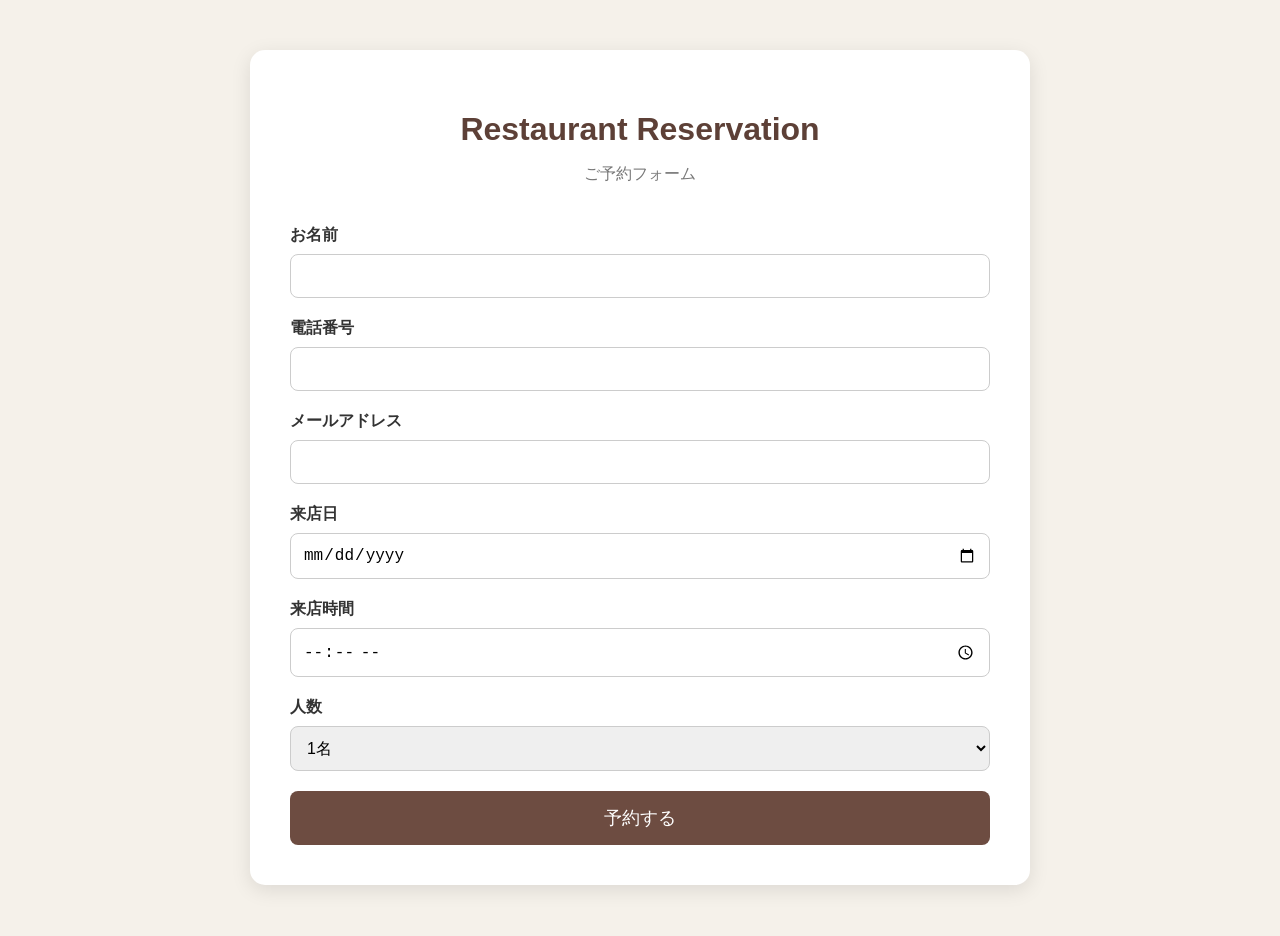
==== index.html @ f86b9477 "add html" ====
<!DOCTYPE html>
<html lang="ja">
<head>
<meta charset="UTF-8">
<meta name="viewport" content="width=device-width, initial-scale=1.0">
<title>Restaurant Reservation</title>

<style>
body{
    margin:0;
    background:#f5f1ea;
    font-family:"Yu Gothic","Hiragino Sans",sans-serif;
    color:#333;
}

.container{
    max-width:700px;
    margin:50px auto;
    padding:40px;
    background:white;
    border-radius:15px;
    box-shadow:0 5px 20px rgba(0,0,0,0.1);
}

h1{
    text-align:center;
    color:#5d4037;
    margin-bottom:10px;
}

.subtitle{
    text-align:center;
    color:#777;
    margin-bottom:40px;
}

.form-group{
    margin-bottom:20px;
}

label{
    display:block;
    margin-bottom:8px;
    font-weight:bold;
}

input,
select,
textarea{
    width:100%;
    padding:12px;
    border:1px solid #ccc;
    border-radius:8px;
    box-sizing:border-box;
    font-size:16px;
}

textarea{
    resize:vertical;
}

button{
    width:100%;
    padding:15px;
    background:#6d4c41;
    color:white;
    border:none;
    border-radius:8px;
    font-size:18px;
    cursor:pointer;
    transition:0.3s;
}

button:hover{
    background:#4e342e;
}
</style>

</head>
<body>

<div class="container">

    <h1>Restaurant Reservation</h1>
    <p class="subtitle">
        ご予約フォーム
    </p>

    <iframe
    name="hidden_iframe"
    id="hidden_iframe"
    style="display:none;"
></iframe>

    <!--
        ↓↓↓ ここにGoogleフォームの送信先URLを入れる ↓↓↓

        action="https://docs.google.com/forms/d/e/XXXXXXXXXXXXXXXX/formResponse"

        formResponse で終わるURLを使う
    -->
    <form
        id="reserveForm"
        action="https://docs.google.com/forms/u/0/d/1ab7WCyBviqUp-4ElyU0eXKJ6Xc_R9iDsP16fN0g9-oA/formResponse"
        method="POST"
        target="hidden_iframe"
    >

        <div class="form-group">
            <label>お名前</label>

            <!--
                ↓↓↓ 名前のentry番号 ↓↓↓
                name="entry.123456789"
            -->
            <input
                type="text"
                name="entry.2005620554"
                required
            >
        </div>

        <div class="form-group">
            <label>電話番号</label>

            <!--
                ↓↓↓ 電話番号のentry番号 ↓↓↓
            -->
            <input
                type="tel"
                name="entry.1166974658"
                required
            >
        </div>

        <div class="form-group">
            <label>メールアドレス</label>

            <!--
                ↓↓↓ メールアドレスのentry番号 ↓↓↓
            -->
            <input
                type="email"
                name="entry.1045781291"
            >
        </div>

        <div class="form-group">
            <label>来店日</label>

            <!--
                ↓↓↓ 来店日のentry番号 ↓↓↓
            -->
            <input
                type="date"
                name="entry.1938750856"
                required
            >
        </div>

        <div class="form-group">
            <label>来店時間</label>

            <!--
                ↓↓↓ 来店時間のentry番号 ↓↓↓
            -->
            <input
                type="time"
                name="entry.430639884"
                required
            >
        </div>

        <div class="form-group">
            <label>人数</label>

            <!--
                ↓↓↓ 人数のentry番号 ↓↓↓
            -->
            <select name="entry.1806896106">
                <option value="1名">1名</option>
                <option value="2名">2名</option>
                <option value="3名">3名</option>
                <option value="4名">4名</option>
                <option value="5名以上">5名以上</option>
            </select>
        </div>

        <button type="submit">
            予約する
        </button>

    </form>

</div>

<script>

const iframe =
    document.getElementById("hidden_iframe");

let submitted = false;

document
.getElementById("reserveForm")
.addEventListener("submit", function(){

    submitted = true;

});

iframe.onload = function(){

    if(submitted){

        document.body.innerHTML = `
            <div style="
                height:100vh;
                display:flex;
                flex-direction:column;
                justify-content:center;
                align-items:center;
            ">
                <h1>ご予約ありがとうございます</h1>
                <p>予約を受け付けました。</p>
            </div>
        `;

    }

};

</script>

</body>
</html>
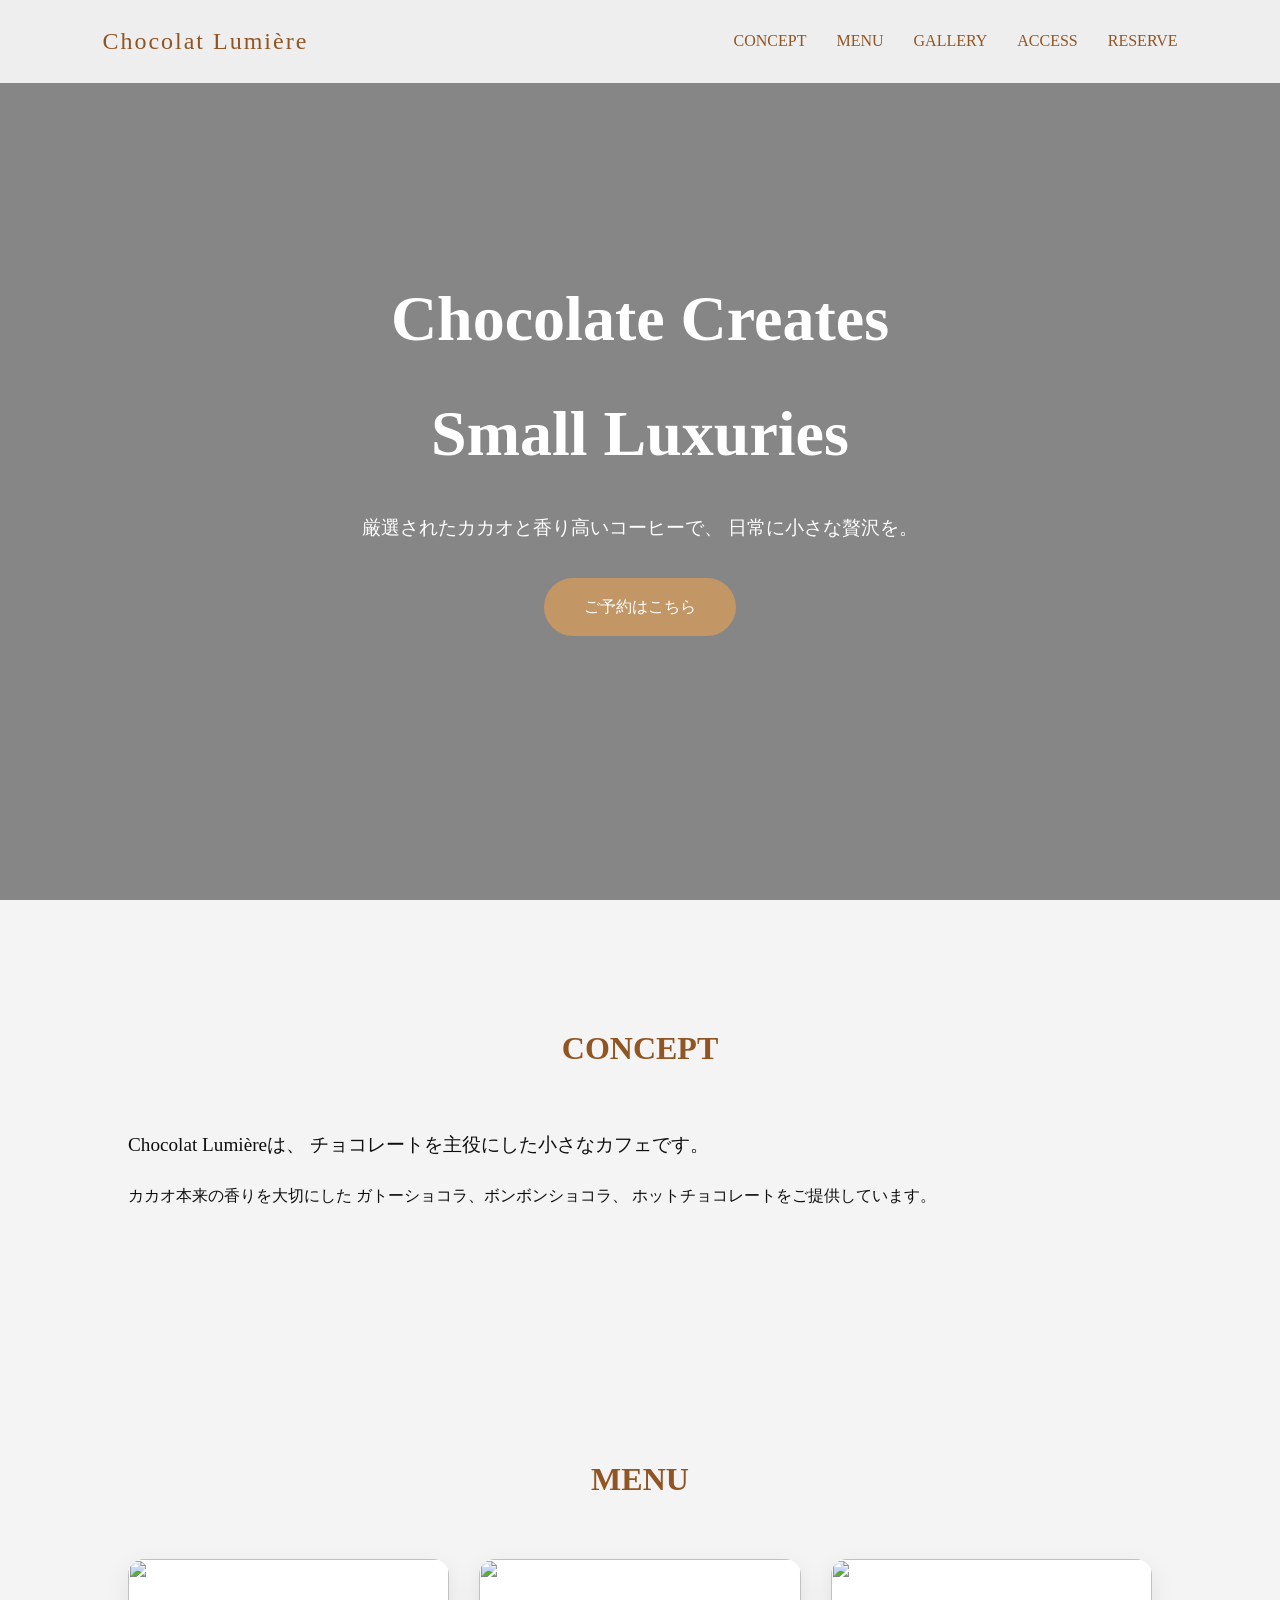
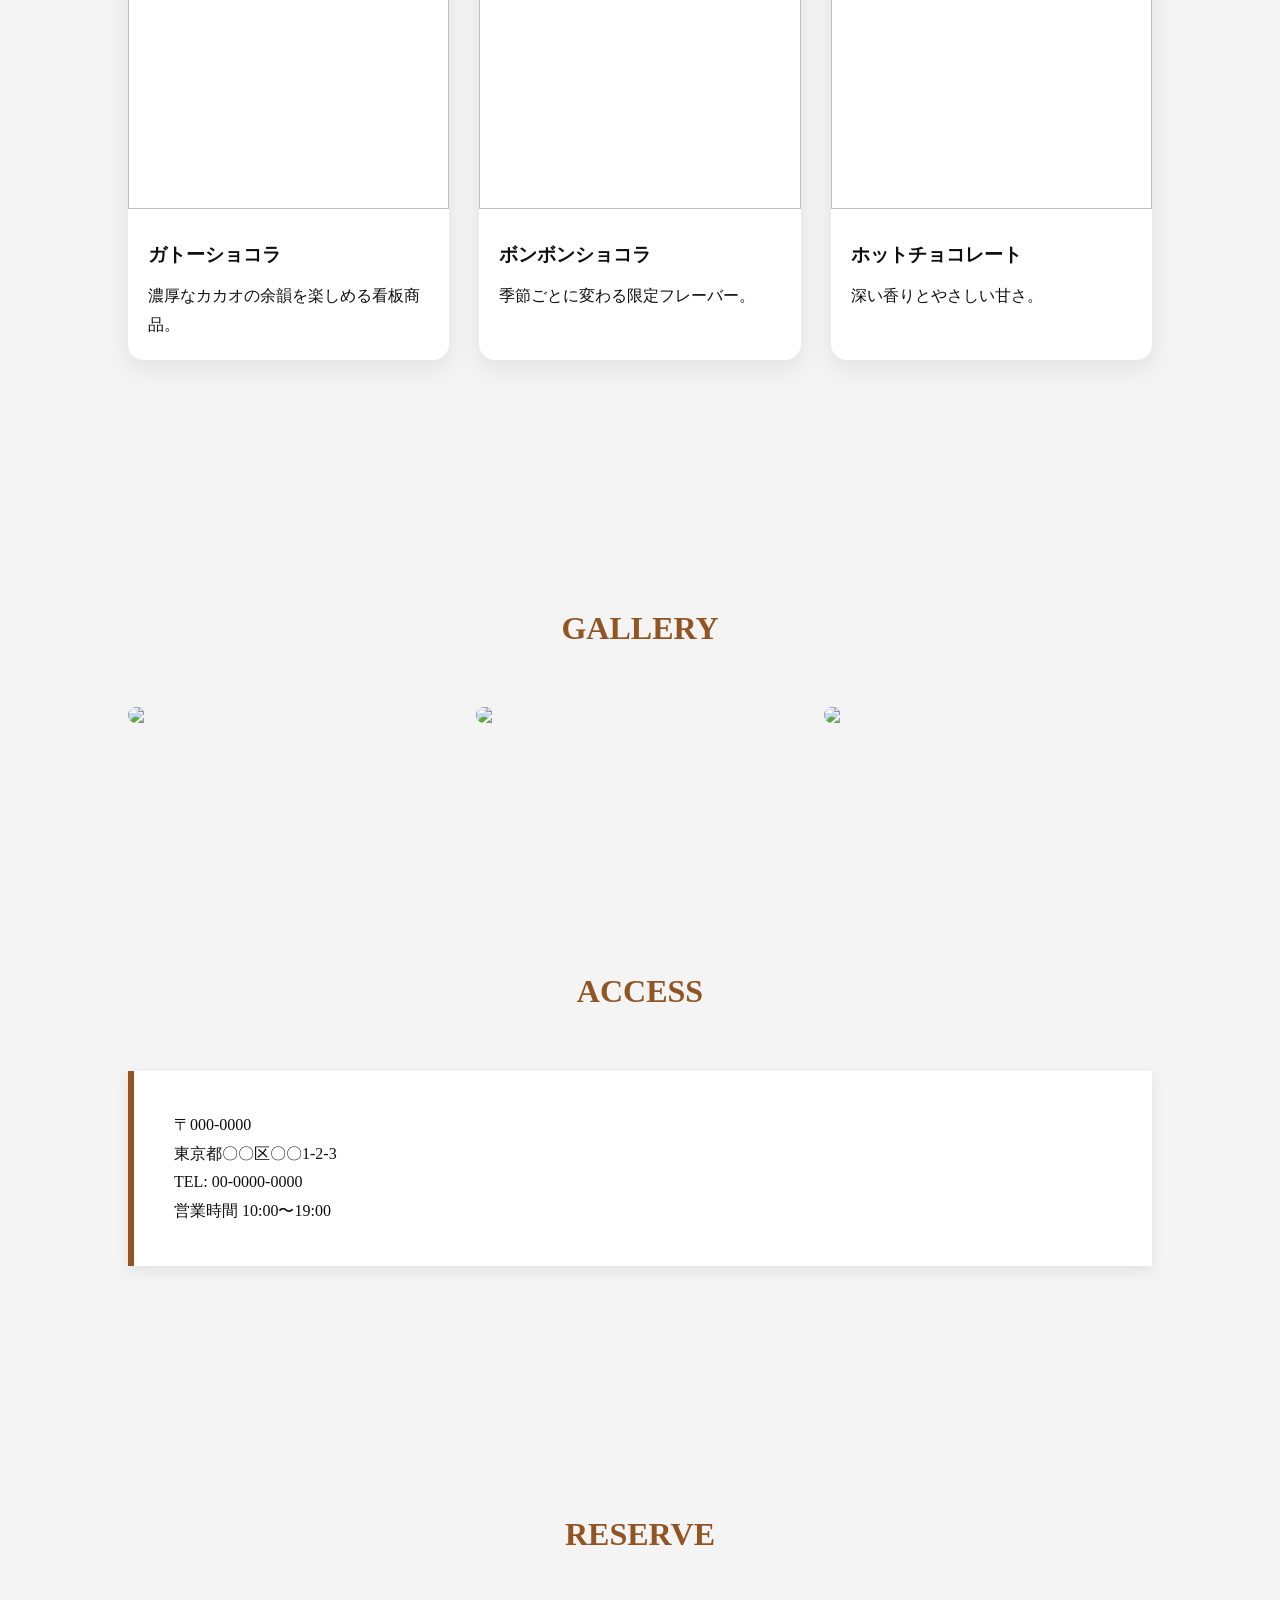
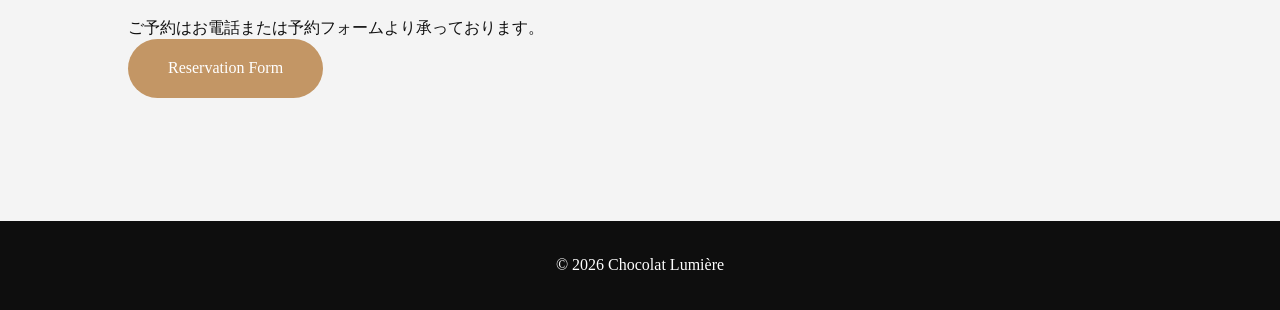
==== commit a42db79d: "The second day's result" ====
--- a/index.html
+++ b/index.html
@@ -1,236 +1,168 @@
 <!DOCTYPE html>
+
 <html lang="ja">
 <head>
-<meta charset="UTF-8">
-<meta name="viewport" content="width=device-width, initial-scale=1.0">
-<title>Restaurant Reservation</title>
+    <meta charset="UTF-8">
+    <meta name="viewport" content="width=device-width, initial-scale=1.0">
+    <title>Chocolat Lumière</title>
 
-<style>
-body{
-    margin:0;
-    background:#f5f1ea;
-    font-family:"Yu Gothic","Hiragino Sans",sans-serif;
-    color:#333;
-}
-
-.container{
-    max-width:700px;
-    margin:50px auto;
-    padding:40px;
-    background:white;
-    border-radius:15px;
-    box-shadow:0 5px 20px rgba(0,0,0,0.1);
-}
-
-h1{
-    text-align:center;
-    color:#5d4037;
-    margin-bottom:10px;
-}
-
-.subtitle{
-    text-align:center;
-    color:#777;
-    margin-bottom:40px;
-}
-
-.form-group{
-    margin-bottom:20px;
-}
-
-label{
-    display:block;
-    margin-bottom:8px;
-    font-weight:bold;
-}
-
-input,
-select,
-textarea{
-    width:100%;
-    padding:12px;
-    border:1px solid #ccc;
-    border-radius:8px;
-    box-sizing:border-box;
-    font-size:16px;
-}
-
-textarea{
-    resize:vertical;
-}
-
-button{
-    width:100%;
-    padding:15px;
-    background:#6d4c41;
-    color:white;
-    border:none;
-    border-radius:8px;
-    font-size:18px;
-    cursor:pointer;
-    transition:0.3s;
-}
-
-button:hover{
-    background:#4e342e;
-}
-</style>
+ 
+<link rel="stylesheet" href="style.css">
+ 
 
 </head>
 <body>
 
-<div class="container">
+<header>
+    <div class="logo">
+        Chocolat Lumière
+    </div>
 
-    <h1>Restaurant Reservation</h1>
-    <p class="subtitle">
-        ご予約フォーム
+ 
+<nav>
+    <ul>
+        <li><a href="#concept">CONCEPT</a></li>
+        <li><a href="#menu">MENU</a></li>
+        <li><a href="#gallery">GALLERY</a></li>
+        <li><a href="#access">ACCESS</a></li>
+        <li><a href="#reserve">RESERVE</a></li>
+    </ul>
+</nav>
+ 
+
+</header>
+
+<section class="hero">
+
+ 
+<div class="hero-overlay">
+
+    <h1>
+        Chocolate Creates<br>
+        Small Luxuries
+    </h1>
+
+    <p>
+        厳選されたカカオと香り高いコーヒーで、
+        日常に小さな贅沢を。
     </p>
 
-    <iframe
-    name="hidden_iframe"
-    id="hidden_iframe"
-    style="display:none;"
-></iframe>
-
-    <!--
-        ↓↓↓ ここにGoogleフォームの送信先URLを入れる ↓↓↓
-
-        action="https://docs.google.com/forms/d/e/XXXXXXXXXXXXXXXX/formResponse"
-
-        formResponse で終わるURLを使う
-    -->
-    <form
-        id="reserveForm"
-        action="https://docs.google.com/forms/u/0/d/1ab7WCyBviqUp-4ElyU0eXKJ6Xc_R9iDsP16fN0g9-oA/formResponse"
-        method="POST"
-        target="hidden_iframe"
-    >
-
-        <div class="form-group">
-            <label>お名前</label>
-
-            <!--
-                ↓↓↓ 名前のentry番号 ↓↓↓
-                name="entry.123456789"
-            -->
-            <input
-                type="text"
-                name="entry.2005620554"
-                required
-            >
-        </div>
-
-        <div class="form-group">
-            <label>電話番号</label>
-
-            <!--
-                ↓↓↓ 電話番号のentry番号 ↓↓↓
-            -->
-            <input
-                type="tel"
-                name="entry.1166974658"
-                required
-            >
-        </div>
-
-        <div class="form-group">
-            <label>メールアドレス</label>
-
-            <!--
-                ↓↓↓ メールアドレスのentry番号 ↓↓↓
-            -->
-            <input
-                type="email"
-                name="entry.1045781291"
-            >
-        </div>
-
-        <div class="form-group">
-            <label>来店日</label>
-
-            <!--
-                ↓↓↓ 来店日のentry番号 ↓↓↓
-            -->
-            <input
-                type="date"
-                name="entry.1938750856"
-                required
-            >
-        </div>
-
-        <div class="form-group">
-            <label>来店時間</label>
-
-            <!--
-                ↓↓↓ 来店時間のentry番号 ↓↓↓
-            -->
-            <input
-                type="time"
-                name="entry.430639884"
-                required
-            >
-        </div>
-
-        <div class="form-group">
-            <label>人数</label>
-
-            <!--
-                ↓↓↓ 人数のentry番号 ↓↓↓
-            -->
-            <select name="entry.1806896106">
-                <option value="1名">1名</option>
-                <option value="2名">2名</option>
-                <option value="3名">3名</option>
-                <option value="4名">4名</option>
-                <option value="5名以上">5名以上</option>
-            </select>
-        </div>
-
-        <button type="submit">
-            予約する
-        </button>
-
-    </form>
+    <a href="#reserve" class="btn">
+        ご予約はこちら
+    </a>
 
 </div>
+ 
 
-<script>
+</section>
 
-const iframe =
-    document.getElementById("hidden_iframe");
+<section id="concept" class="section">
 
-let submitted = false;
+ 
+<h2>CONCEPT</h2>
 
-document
-.getElementById("reserveForm")
-.addEventListener("submit", function(){
+<p class="lead">
+    Chocolat Lumièreは、
+    チョコレートを主役にした小さなカフェです。
+</p>
 
-    submitted = true;
+<p>
+    カカオ本来の香りを大切にした
+    ガトーショコラ、ボンボンショコラ、
+    ホットチョコレートをご提供しています。
+</p>
+ 
 
-});
+</section>
 
-iframe.onload = function(){
+<section id="menu" class="section menu">
 
-    if(submitted){
+ 
+<h2>MENU</h2>
 
-        document.body.innerHTML = `
-            <div style="
-                height:100vh;
-                display:flex;
-                flex-direction:column;
-                justify-content:center;
-                align-items:center;
-            ">
-                <h1>ご予約ありがとうございます</h1>
-                <p>予約を受け付けました。</p>
-            </div>
-        `;
+<div class="cards">
 
-    }
+    <div class="card">
+        <img src="images/chocolate1.jpg">
+        <h3>ガトーショコラ</h3>
+        <p>濃厚なカカオの余韻を楽しめる看板商品。</p>
+    </div>
 
-};
+    <div class="card">
+        <img src="images/chocolate2.jpg">
+        <h3>ボンボンショコラ</h3>
+        <p>季節ごとに変わる限定フレーバー。</p>
+    </div>
 
-</script>
+    <div class="card">
+        <img src="images/cafe.jpg">
+        <h3>ホットチョコレート</h3>
+        <p>深い香りとやさしい甘さ。</p>
+    </div>
+
+</div>
+ 
+
+</section>
+
+<section id="gallery" class="section">
+
+ 
+<h2>GALLERY</h2>
+
+<div class="gallery">
+
+    <img src="images/chocolate1.jpg">
+    <img src="images/chocolate2.jpg">
+    <img src="images/cafe.jpg">
+
+</div>
+ 
+
+</section>
+
+<section id="access" class="section">
+
+ 
+<h2>ACCESS</h2>
+
+<div class="access-box">
+
+    <p>〒000-0000</p>
+    <p>東京都〇〇区〇〇1-2-3</p>
+    <p>TEL: 00-0000-0000</p>
+    <p>営業時間 10:00〜19:00</p>
+
+</div>
+ 
+
+</section>
+
+<section id="reserve" class="section">
+
+ 
+<h2>RESERVE</h2>
+
+<p>
+    ご予約はお電話または予約フォームより承っております。
+</p>
+
+<a href="./form.html" class="btn">
+    Reservation Form
+</a>
+ 
+
+</section>
+
+<footer>
+
+ 
+<p>
+    © 2026 Chocolat Lumière
+</p>
+ 
+
+</footer>
 
 </body>
-</html>+</html>
--- a/style.css
+++ b/style.css
@@ -0,0 +1,283 @@
+:root {
+
+--main:#D8BA9D;
+--sub1:#C39665;
+--sub2:#915524;
+
+--light:#F4F4F4;
+--dark:#0E0E0E;
+
+}
+
+*{
+margin:0;
+padding:0;
+box-sizing:border-box;
+}
+
+body{
+
+font-family:
+"Yu Mincho",
+"Hiragino Mincho ProN",
+serif;
+
+color:var(--dark);
+background:var(--light);
+line-height:1.8;
+
+}
+
+header{
+
+position:fixed;
+top:0;
+
+width:100%;
+
+background:rgba(244,244,244,0.95);
+
+display:flex;
+justify-content:space-between;
+align-items:center;
+
+padding:20px 8%;
+
+z-index:1000;
+
+}
+
+.logo{
+
+font-size:1.5rem;
+letter-spacing:2px;
+color:var(--sub2);
+
+}
+
+nav ul{
+
+display:flex;
+list-style:none;
+gap:30px;
+
+}
+
+nav a{
+
+text-decoration:none;
+color:var(--dark);
+
+transition:0.3s;
+
+}
+
+nav a{
+
+color:var(--sub2);
+
+}
+
+.hero{
+
+height:100vh;
+
+background:
+linear-gradient(
+rgba(0,0,0,0.45),
+rgba(0,0,0,0.45)
+),
+url("images/hero.jpg");
+
+background-size:cover;
+background-position:center;
+
+display:flex;
+justify-content:center;
+align-items:center;
+
+text-align:center;
+
+}
+
+.hero-overlay{
+
+color:white;
+
+}
+
+.hero h1{
+
+font-size:4rem;
+margin-bottom:20px;
+
+}
+
+.hero p{
+
+font-size:1.2rem;
+margin-bottom:35px;
+
+}
+
+.btn{
+
+display:inline-block;
+
+background:var(--sub2);
+
+color:white;
+
+text-decoration:none;
+
+padding:15px 40px;
+
+border-radius:50px;
+
+transition:0.3s;
+
+}
+
+.btn{
+
+background:var(--sub1);
+
+transform:translateY(-3px);
+
+}
+
+.section{
+
+padding:120px 10%;
+
+}
+
+.section h2{
+
+text-align:center;
+
+color:var(--sub2);
+
+margin-bottom:50px;
+
+font-size:2rem;
+
+}
+
+.lead{
+
+font-size:1.2rem;
+margin-bottom:20px;
+
+}
+
+.cards{
+
+display:grid;
+
+grid-template-columns:
+repeat(auto-fit,minmax(280px,1fr));
+
+gap:30px;
+
+}
+
+.card{
+
+background:white;
+
+border-radius:16px;
+
+overflow:hidden;
+
+box-shadow:
+0 8px 25px
+rgba(0,0,0,0.08);
+
+}
+
+.card img{
+
+width:100%;
+height:250px;
+object-fit:cover;
+
+}
+
+.card h3{
+
+padding:20px 20px 10px;
+
+}
+
+.card p{
+
+padding:0 20px 20px;
+
+}
+
+.gallery{
+
+display:grid;
+
+grid-template-columns:
+repeat(auto-fit,minmax(300px,1fr));
+
+gap:20px;
+
+}
+
+.gallery img{
+
+width:100%;
+border-radius:12px;
+
+}
+
+.access-box{
+
+background:white;
+
+padding:40px;
+
+border-left:
+6px solid var(--sub2);
+
+box-shadow:
+0 5px 15px rgba(0,0,0,0.08);
+
+}
+
+footer{
+
+background:var(--dark);
+
+color:white;
+
+text-align:center;
+
+padding:30px;
+
+}
+
+@media(max-width:768px){
+
+header{
+
+    flex-direction:column;
+    gap:15px;
+}
+
+nav ul{
+
+    gap:15px;
+    flex-wrap:wrap;
+    justify-content:center;
+}
+
+.hero h1{
+
+    font-size:2.5rem;
+}
+
+}
